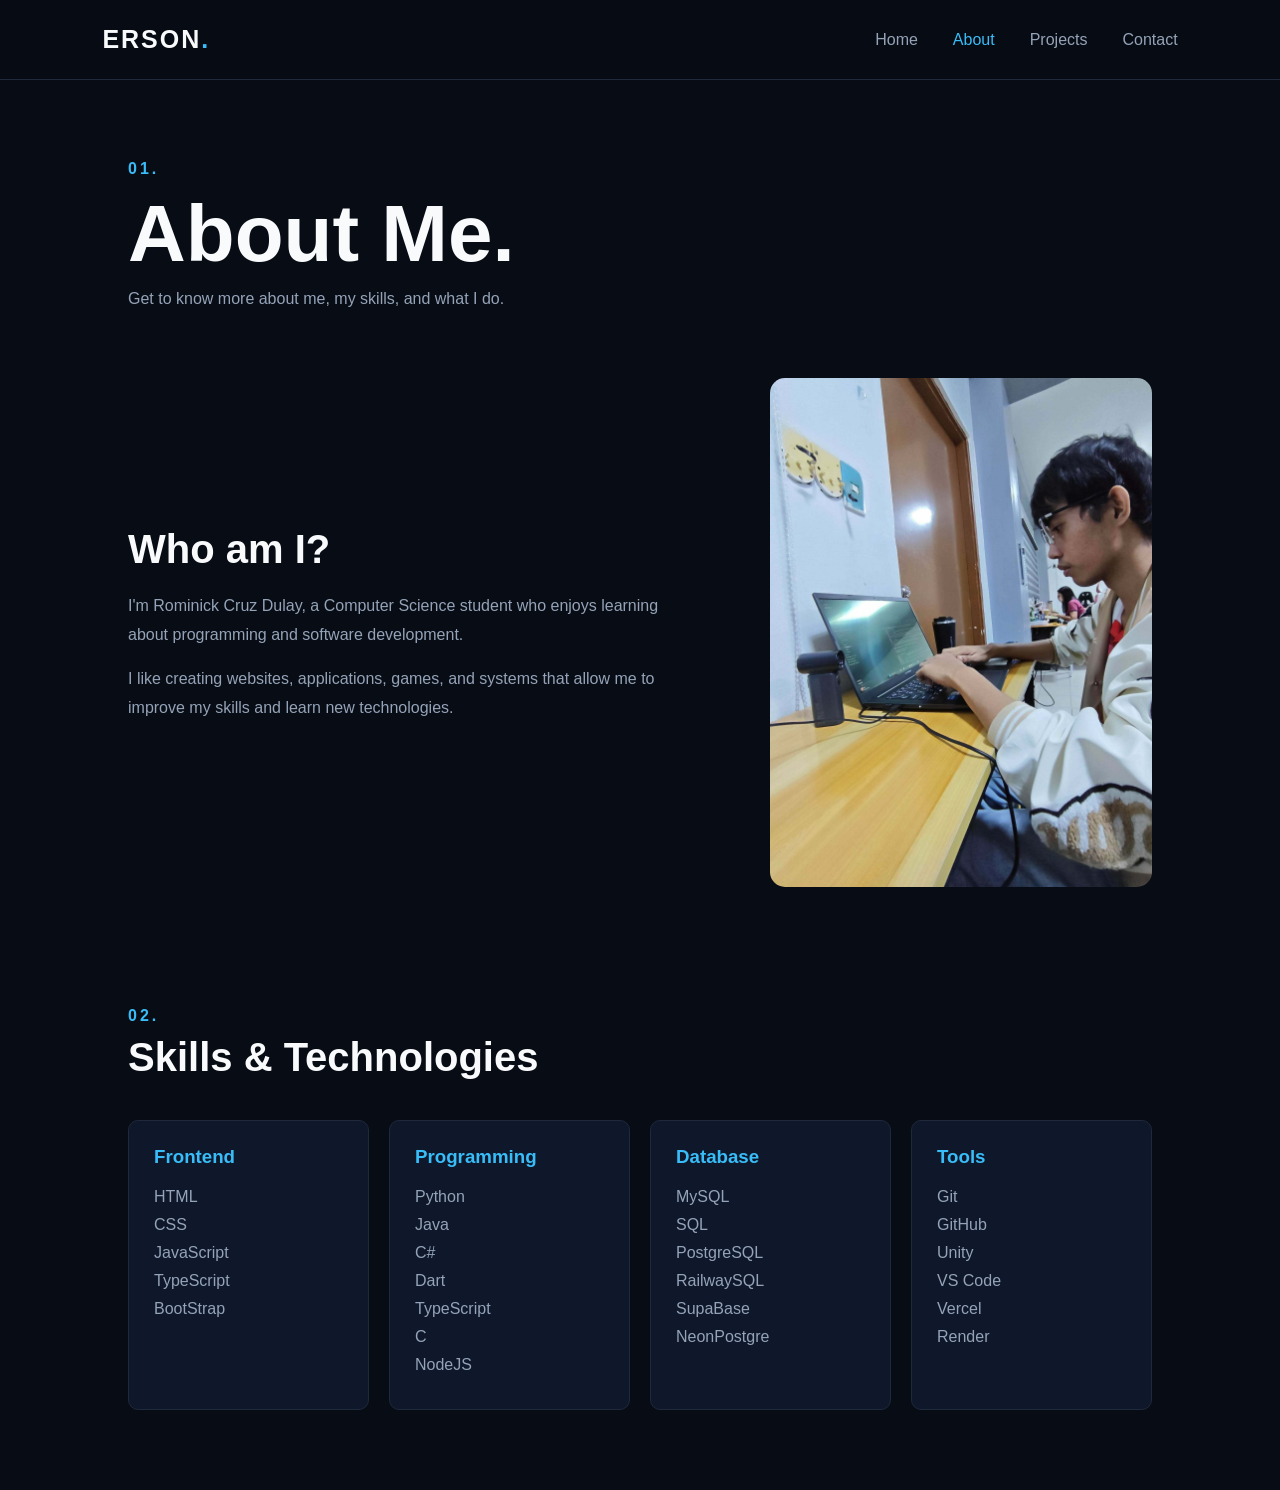
==== about.html @ fb051f6b "Initial portfolio" ====
<!DOCTYPE html>
<html lang="en">
<head>
    <meta charset="UTF-8">
    <meta name="viewport" content="width=device-width, initial-scale=1.0">

    <title>About | Erson</title>

    <link rel="stylesheet" href="style.css">
</head>

<body>

<header>

    <nav class="navbar">

        <a href="index.html" class="logo">ERSON<span>.</span></a>

        <div class="nav-links" id="navLinks">
            <a href="index.html">Home</a>
            <a href="about.html" class="active">About</a>
            <a href="projects.html">Projects</a>
            <a href="contact.html">Contact</a>
        </div>

        <button class="menu-btn" id="menuBtn">☰</button>

    </nav>

</header>


<main class="page-container">

    <section class="page-title">

        <p class="section-number">01.</p>

        <h1>About Me.</h1>

        <p>
            Get to know more about me, my skills,
            and what I do.
        </p>

    </section>


    <section class="about-content">

        <div>

            <h2>Who am I?</h2>

            <p>
                I'm Rominick Cruz Dulay, a Computer Science student who enjoys
                learning about programming and software development.
            </p>

            <p>
                I like creating websites, applications, games,
                and systems that allow me to improve my skills
                and learn new technologies.
            </p>

        </div>


        <div class="about-image">
            <img src="gumagawa.jpeg" alt="Erson">
        </div>

    </section>


    <!-- SKILLS -->
    <section class="skills">

        <p class="section-number">02.</p>

        <h2>Skills & Technologies</h2>

        <div class="skills-grid">

            <div>
                <h3>Frontend</h3>

                <p>HTML</p>
                <p>CSS</p>
                <p>JavaScript</p>
                <p>TypeScript</p>
                <p>BootStrap</p>
            </div>


            <div>
                <h3>Programming</h3>

                <p>Python</p>
                <p>Java</p>
                <p>C#</p>
                <p>Dart</p>
                <p>TypeScript</p>
                <p>C</p>
                <p>NodeJS</p>
            </div>


            <div>
                <h3>Database</h3>

                <p>MySQL</p>
                <p>SQL</p>
                <p>PostgreSQL</p>
                <p>RailwaySQL</p>
                <p>SupaBase</p>
                <p>NeonPostgre</p>
            </div>


            <div>
                <h3>Tools</h3>

                <p>Git</p>
                <p>GitHub</p>
                <p>Unity</p>
                <p>VS Code</p>
                <p>Vercel</p>
                <p>Render</p>
            </div>

        </div>

    </section>

</main>


<script src="script.js"></script>

</body>
</html>
---- style.css ----
/* =========================
   GENERAL
========================= */

* {
    margin: 0;
    padding: 0;
    box-sizing: border-box;
}

html {
    scroll-behavior: smooth;
}

body {
    font-family: Arial, sans-serif;
    background: #080c14;
    color: #f8fafc;
}

a {
    text-decoration: none;
    color: inherit;
}

img {
    width: 100%;
    display: block;
}


/* =========================
   NAVBAR
========================= */

.navbar {
    height: 80px;
    padding: 0 8%;

    display: flex;
    align-items: center;
    justify-content: space-between;

    background: rgba(8, 12, 20, 0.9);

    border-bottom: 1px solid #1e293b;

    position: sticky;
    top: 0;
    z-index: 100;
}

.logo {
    font-size: 25px;
    font-weight: bold;
    letter-spacing: 2px;
}

.logo span {
    color: #38bdf8;
}

.nav-links {
    display: flex;
    gap: 35px;
}

.nav-links a {
    color: #94a3b8;
    transition: 0.3s;
}

.nav-links a:hover,
.nav-links .active {
    color: #38bdf8;
}

.menu-btn {
    display: none;
    border: none;
    background: none;
    color: white;
    font-size: 28px;
    cursor: pointer;
}


/* =========================
   HERO
========================= */

.hero {
    min-height: calc(100vh - 80px);

    padding: 80px 10%;

    display: flex;
    justify-content: space-between;
    align-items: center;

    gap: 80px;
}

.hero-content {
    max-width: 700px;
}

.small-text,
.section-number {
    color: #38bdf8;
    font-weight: bold;
    letter-spacing: 3px;
}

.hero h1 {
    font-size: clamp(55px, 8vw, 100px);
    line-height: 0.9;
    margin: 15px 0;
}

.hero h1 span {
    display: block;
    color: transparent;
    -webkit-text-stroke: 1px #38bdf8;
}

.hero h2 {
    color: #94a3b8;
    font-size: 30px;
    margin: 25px 0;
}

.hero-description {
    max-width: 600px;

    color: #94a3b8;

    font-size: 17px;
    line-height: 1.8;
}


/* =========================
   BUTTONS
========================= */

.hero-buttons {
    display: flex;
    gap: 15px;
    margin-top: 35px;
}

.primary-btn,
.outline-btn {
    padding: 14px 25px;
    border-radius: 5px;
    font-weight: bold;

    transition: 0.3s;
}

.primary-btn {
    background: #38bdf8;
    color: #080c14;
}

.outline-btn {
    border: 1px solid #38bdf8;
    color: #38bdf8;
}

.primary-btn:hover,
.outline-btn:hover {
    transform: translateY(-4px);
}


/* =========================
   SOCIAL
========================= */

.social-links {
    display: flex;
    gap: 25px;

    margin-top: 40px;
}

.social-links a {
    color: #64748b;
}

.social-links a:hover {
    color: #38bdf8;
}


/* =========================
   PROFILE
========================= */

.profile-container {
    position: relative;

    width: 380px;
    height: 430px;

    flex-shrink: 0;
}

.profile-image {
    width: 100%;
    height: 100%;

    overflow: hidden;

    border: 1px solid #38bdf8;
    border-radius: 20px;

    position: relative;
    z-index: 2;
}

.profile-image img {
    height: 100%;
    object-fit: cover;
}

.profile-glow {
    position: absolute;

    width: 100%;
    height: 100%;

    top: 20px;
    left: 20px;

    border: 1px solid #38bdf8;
    border-radius: 20px;

    opacity: 0.4;
}


/* =========================
   HOME ABOUT
========================= */

.home-about {
    padding: 120px 10%;
    max-width: 1000px;
}

.home-about h2 {
    font-size: 45px;
    margin: 15px 0 25px;
}

.home-about p {
    color: #94a3b8;
    line-height: 1.8;
}

.home-about a {
    display: inline-block;
    margin-top: 25px;

    color: #38bdf8;
}


/* =========================
   PAGE
========================= */

.page-container {
    padding: 80px 10%;
}

.page-title {
    margin-bottom: 70px;
}

.page-title h1,
.contact h1 {
    font-size: clamp(50px, 7vw, 80px);
    margin: 10px 0;
}

.page-title > p:last-child,
.contact > p {
    color: #94a3b8;
}


/* =========================
   FEATURED / PROJECTS
========================= */

.featured {
    padding: 100px 10%;
}

.section-heading {
    display: flex;
    align-items: end;
    justify-content: space-between;

    margin-bottom: 40px;
}

.section-heading h2 {
    font-size: 40px;
}

.section-heading > a {
    color: #38bdf8;
}

.project-grid {
    display: grid;

    grid-template-columns:
        repeat(auto-fit, minmax(280px, 1fr));

    gap: 25px;
}

.project-card {
    background: #0f172a;

    border: 1px solid #1e293b;
    border-radius: 12px;

    overflow: hidden;

    transition: 0.3s;
}

.project-card:hover {
    transform: translateY(-8px);
    border-color: #38bdf8;
}

.project-image {
    height: 220px;
    overflow: hidden;
}

.project-image img {
    height: 100%;
    object-fit: cover;

    transition: 0.4s;
}

.project-card:hover .project-image img {
    transform: scale(1.05);
}

.project-info {
    padding: 25px;
}

.project-info > p:first-child {
    color: #38bdf8;

    font-size: 12px;
    letter-spacing: 2px;
}

.project-info h2,
.project-info h3 {
    margin: 12px 0;
}

.project-info > p {
    color: #94a3b8;
    line-height: 1.6;
}

.project-info > a {
    display: inline-block;

    margin-top: 20px;

    color: #38bdf8;
}


/* =========================
   TECHNOLOGY TAGS
========================= */

.tech {
    display: flex;
    flex-wrap: wrap;

    gap: 8px;

    margin-top: 20px;
}

.tech span {
    padding: 6px 10px;

    background: #172033;

    color: #94a3b8;

    border-radius: 4px;

    font-size: 12px;
}


/* =========================
   FILTER
========================= */

.filters {
    display: flex;
    flex-wrap: wrap;

    gap: 10px;

    margin-bottom: 40px;
}

.filter {
    padding: 10px 18px;

    background: #0f172a;

    color: #94a3b8;

    border: 1px solid #1e293b;
    border-radius: 5px;

    cursor: pointer;
}

.filter:hover,
.filter.active {
    color: #38bdf8;
    border-color: #38bdf8;
}


/* =========================
   ABOUT
========================= */

.about-content {
    display: grid;

    grid-template-columns: 1.5fr 1fr;

    gap: 70px;

    align-items: center;
}

.about-content h2 {
    font-size: 40px;
    margin-bottom: 20px;
}

.about-content p {
    color: #94a3b8;

    line-height: 1.8;

    margin-bottom: 15px;
}

.about-image img {
    border-radius: 15px;
}

.skills {
    margin-top: 120px;
}

.skills > h2 {
    font-size: 40px;
    margin: 10px 0 40px;
}

.skills-grid {
    display: grid;

    grid-template-columns:
        repeat(auto-fit, minmax(180px, 1fr));

    gap: 20px;
}

.skills-grid > div {
    padding: 25px;

    background: #0f172a;

    border: 1px solid #1e293b;

    border-radius: 10px;
}

.skills-grid h3 {
    color: #38bdf8;

    margin-bottom: 20px;
}

.skills-grid p {
    color: #94a3b8;

    margin: 10px 0;
}


/* =========================
   CONTACT
========================= */

.contact {
    max-width: 750px;
    margin: auto;
}

.contact form {
    margin-top: 50px;
}

.contact form > div {
    margin-bottom: 25px;
}

.contact label {
    display: block;

    margin-bottom: 8px;

    color: #94a3b8;
}

.contact input,
.contact textarea {
    width: 100%;

    padding: 15px;

    background: #0f172a;

    color: white;

    border: 1px solid #1e293b;
    border-radius: 5px;

    outline: none;
}

.contact input:focus,
.contact textarea:focus {
    border-color: #38bdf8;
}

.contact textarea {
    resize: vertical;
}

.contact button {
    padding: 14px 30px;

    background: #38bdf8;

    color: #080c14;

    border: none;
    border-radius: 5px;

    font-weight: bold;

    cursor: pointer;
}


/* =========================
   FOOTER
========================= */

footer {
    padding: 40px 8%;

    border-top: 1px solid #1e293b;

    display: flex;
    justify-content: space-between;
    align-items: center;

    color: #64748b;

    font-size: 14px;
}


/* =========================
   MOBILE
========================= */

@media (max-width: 800px) {

    .menu-btn {
        display: block;
    }

    .nav-links {
        display: none;

        position: absolute;

        top: 80px;
        left: 0;

        width: 100%;

        padding: 30px;

        flex-direction: column;
        text-align: center;

        background: #080c14;

        border-bottom: 1px solid #1e293b;
    }

    .nav-links.show {
        display: flex;
    }

    .hero {
        flex-direction: column-reverse;

        padding-top: 50px;
    }

    .profile-container {
        width: 260px;
        height: 300px;
    }

    .hero h1 {
        font-size: 55px;
    }

    .hero h2 {
        font-size: 23px;
    }

    .about-content {
        grid-template-columns: 1fr;
    }

    footer {
        flex-direction: column;

        gap: 15px;

        text-align: center;
    }
}

/* =========================
   NO PROJECT FOUND
========================= */

.no-projects {
    display: none;

    text-align: center;

    padding: 80px 20px;
}


.no-projects h2 {
    color: #f8fafc;

    font-size: 28px;

    margin-bottom: 10px;
}


.no-projects p {
    color: #94a3b8;
}
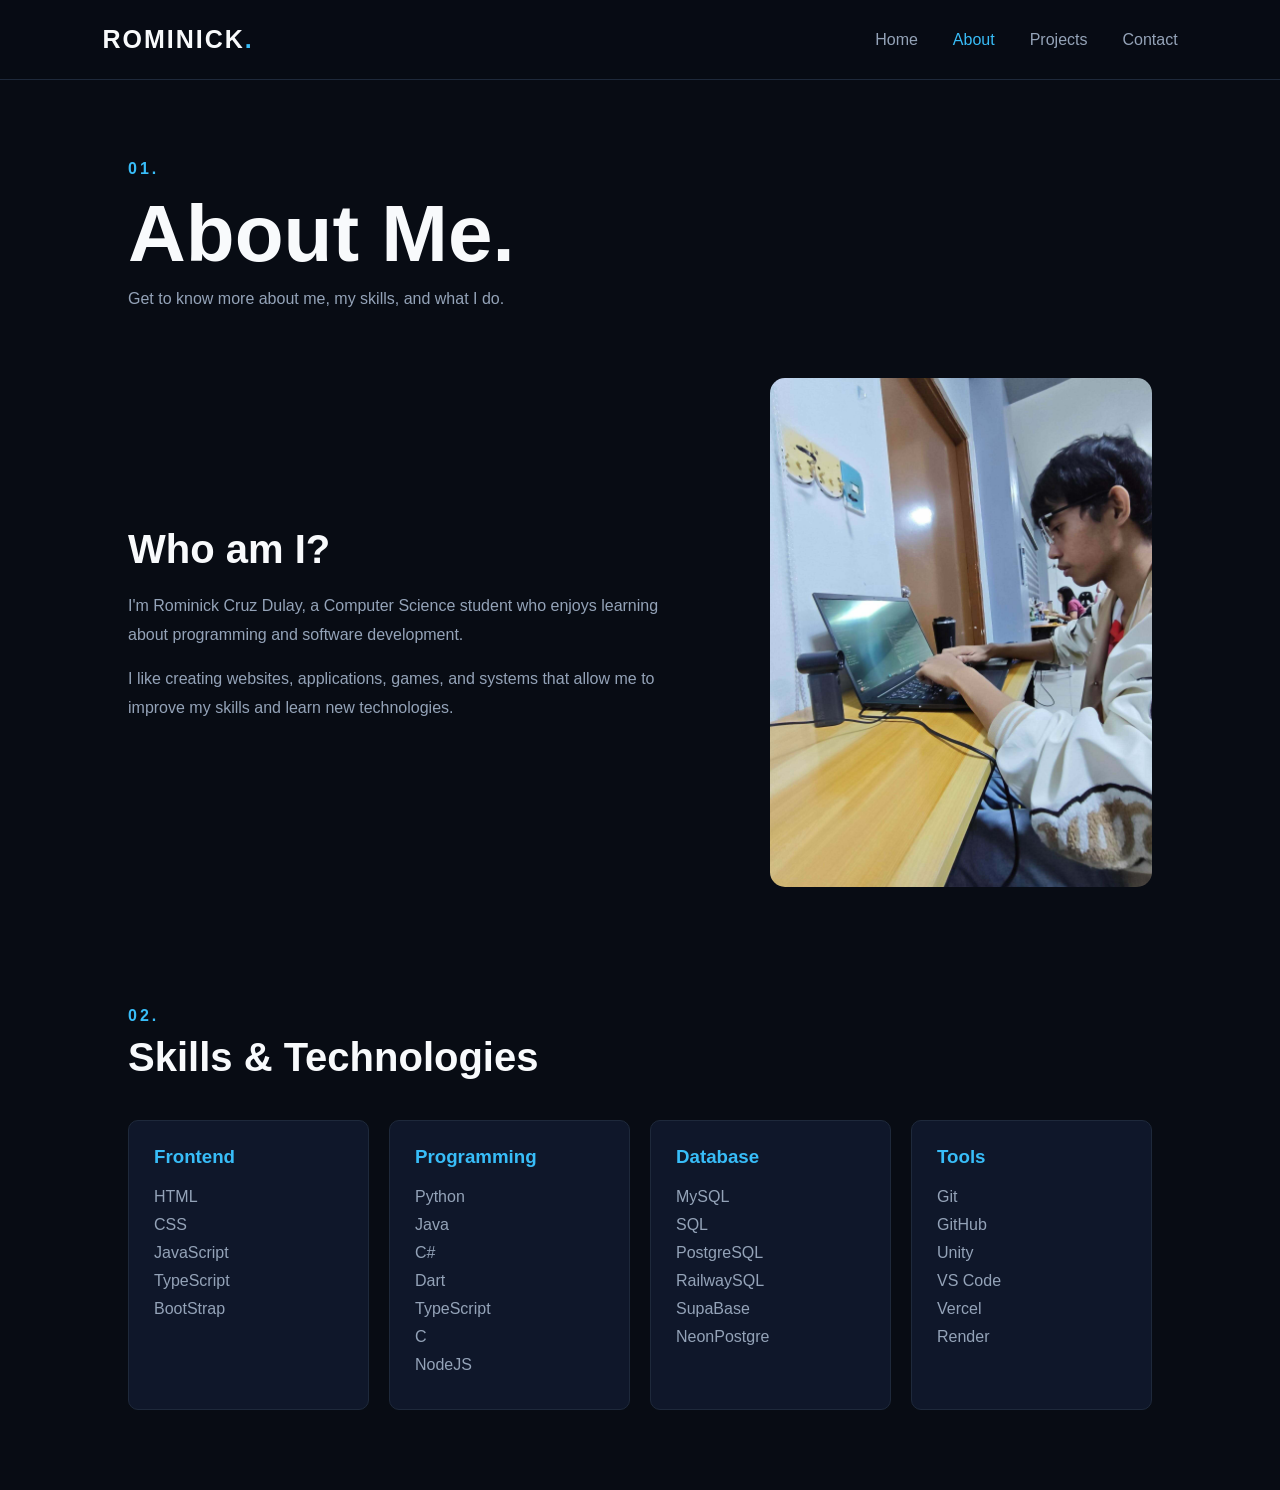
==== commit 3b4612b0: "Updates" ====
--- a/about.html
+++ b/about.html
@@ -15,7 +15,7 @@
 
     <nav class="navbar">
 
-        <a href="index.html" class="logo">ERSON<span>.</span></a>
+        <a href="index.html" class="logo">ROMINICK<span>.</span></a>
 
         <div class="nav-links" id="navLinks">
             <a href="index.html">Home</a>
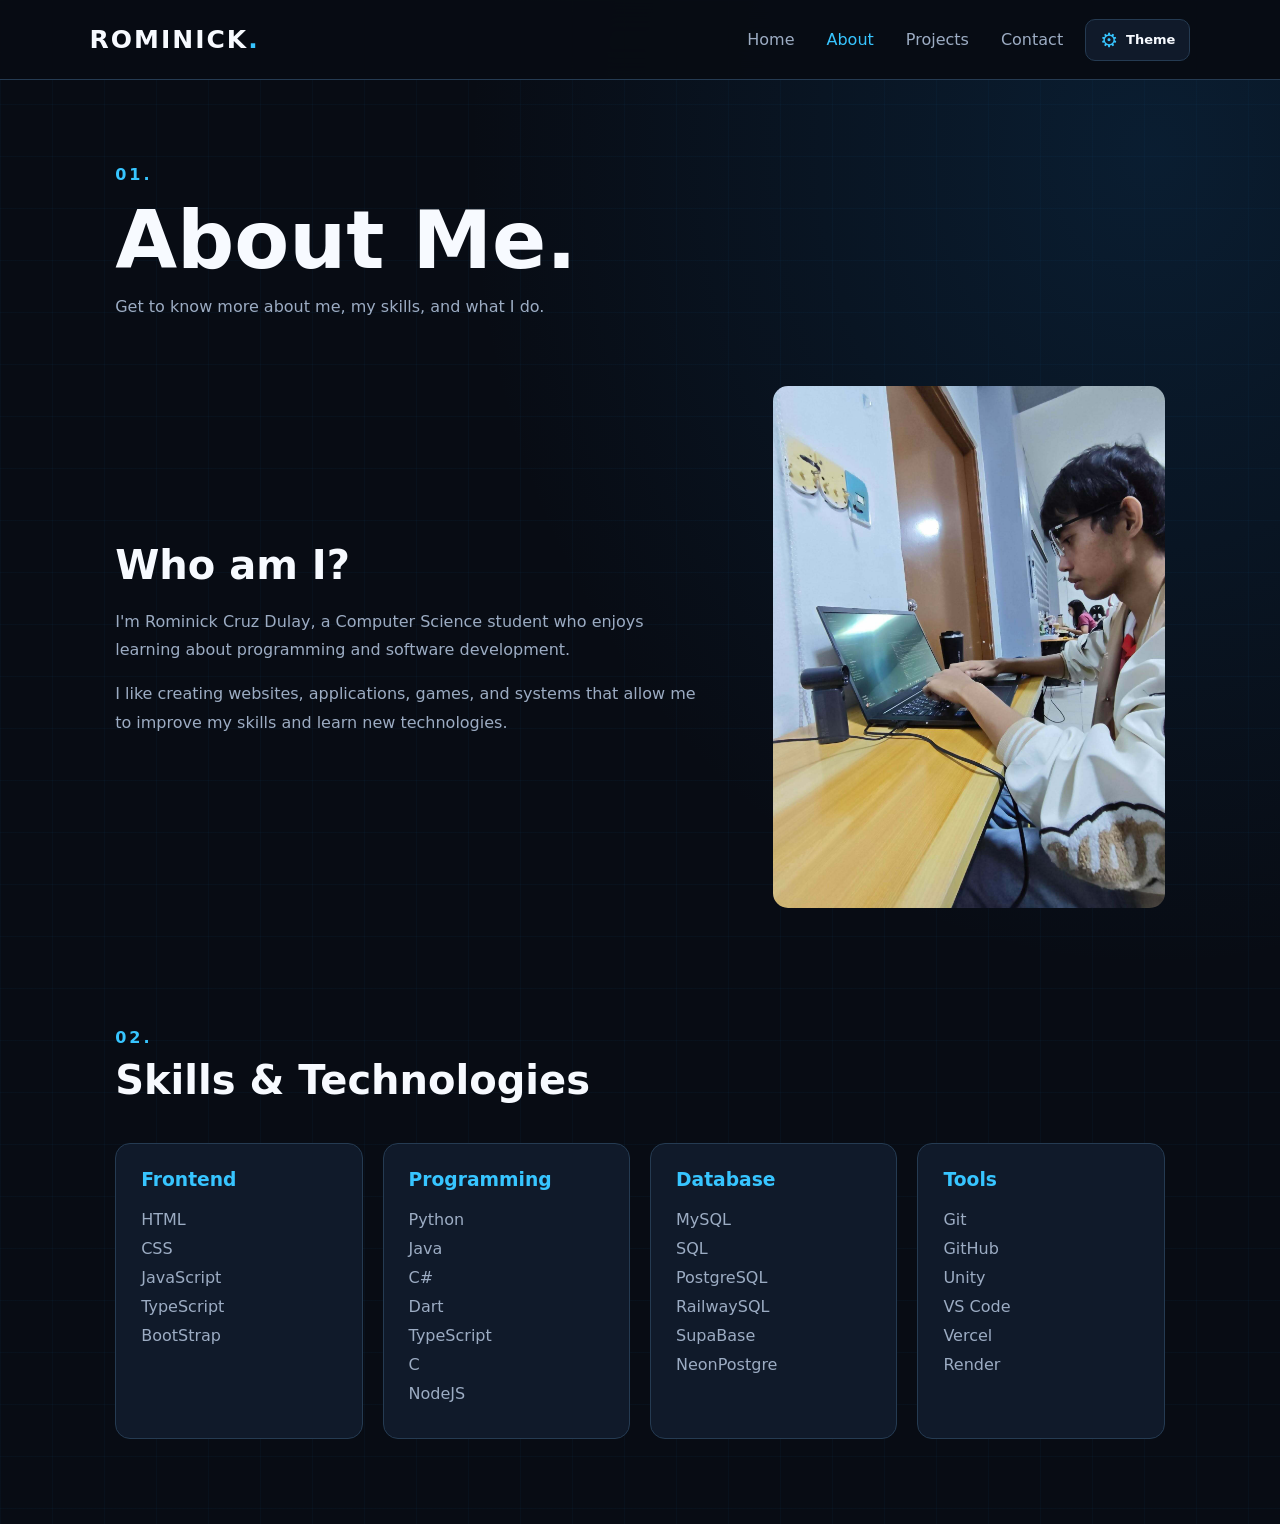
==== commit 75983438: "Restore original profile design" ====
--- a/about.html
+++ b/about.html
@@ -4,9 +4,11 @@
     <meta charset="UTF-8">
     <meta name="viewport" content="width=device-width, initial-scale=1.0">
 
-    <title>About | Erson</title>
+    <title>About | ROMINICK</title>
 
+    <script src="theme-init.js"></script>
     <link rel="stylesheet" href="style.css">
+    <link rel="stylesheet" href="themes.css">
 </head>
 
 <body>
@@ -138,6 +140,7 @@
 
 
 <script src="script.js"></script>
+    <script src="themes.js"></script>
 
 </body>
 </html>
--- a/themes.css
+++ b/themes.css
@@ -0,0 +1,359 @@
+/*
+ Rominick Portfolio — Five visually distinct theme designs.
+ Loaded AFTER style.css, so all existing pages and features remain intact.
+ Default cyber. Other themes: minimal, bento, terminal, creative.
+*/
+:root,
+html[data-portfolio-theme="cyber"] {
+  --page: #080c14;
+  --panel: #101a2a;
+  --panel-2: #152338;
+  --ink: #f7faff;
+  --muted: #9cacc3;
+  --accent: #37c5ff;
+  --accent-text: #06121e;
+  --border: #253b52;
+  --radius: 15px;
+  --nav-bg: rgba(8, 12, 20, .94);
+  --font: Inter, ui-sans-serif, system-ui, -apple-system, "Segoe UI", sans-serif;
+  --shadow: 0 14px 45px rgba(0,0,0,.22);
+}
+html[data-portfolio-theme="minimal"] {
+  --page: #f7f6f2; --panel: #ffffff; --panel-2: #f0f0eb;
+  --ink: #14243a; --muted: #607083; --accent: #1d3e69;
+  --accent-text: white; --border: #dfe4e8; --radius: 5px;
+  --nav-bg: rgba(250,250,247,.96); --shadow: 0 12px 40px rgba(21,40,65,.07);
+  --font: "Segoe UI", Arial, sans-serif;
+}
+html[data-portfolio-theme="bento"] {
+  --page: #0e1425; --panel: #182440; --panel-2: #222d4d;
+  --ink: #eff2ff; --muted: #aebad8; --accent: #8d9eff;
+  --accent-text: #0a1024; --border: #2d3d60; --radius: 22px;
+  --nav-bg: rgba(14,20,37,.96); --shadow: 0 16px 45px rgba(0,0,0,.25);
+  --font: Inter, ui-sans-serif, system-ui, sans-serif;
+}
+html[data-portfolio-theme="terminal"] {
+  --page: #030b08; --panel: #071610; --panel-2: #0a2418;
+  --ink: #d1ffe5; --muted: #7bad8d; --accent: #55ed98;
+  --accent-text: #021009; --border: #246e48; --radius: 2px;
+  --nav-bg: rgba(3,11,8,.96); --shadow: 0 12px 50px rgba(13,255,132,.035);
+  --font: "Cascadia Code", Consolas, "Courier New", monospace;
+}
+html[data-portfolio-theme="creative"] {
+  --page: #0d1027; --panel: #151c41; --panel-2: #24265a;
+  --ink: #ffffff; --muted: #b6bbdc; --accent: #50d9ff;
+  --accent-text: #091022; --border: #3a4276; --radius: 17px;
+  --nav-bg: rgba(13,16,39,.96); --shadow: 0 20px 54px rgba(24,7,80,.33);
+  --font: Inter, ui-sans-serif, system-ui, sans-serif;
+}
+
+/* Shared readable layout + accessible design tokens */
+html { scroll-behavior: smooth; }
+body { background: var(--page); color: var(--ink); font-family: var(--font); transition: color .2s, background-color .2s; }
+a { color: inherit; }
+.navbar { background: var(--nav-bg); border-bottom: 1px solid var(--border); padding: 0 7%; gap: 22px; backdrop-filter: blur(18px); }
+.logo { color: var(--ink); flex-shrink: 0; }
+.logo span, .small-text, .section-number { color: var(--accent); }
+.nav-links { margin-left: auto; gap: clamp(14px,2.5vw,35px); }
+.nav-links a { color: var(--muted); }
+.nav-links a:hover, .nav-links .active, .social-links a:hover { color: var(--accent); }
+.menu-btn { color: var(--ink); }
+.hero { min-height: min(790px, calc(100vh - 80px)); padding: 80px 8%; gap: 5%; }
+.hero-content { min-width: 0; flex: 1 1 auto; position: relative; z-index: 2; }
+.hero h1 { font-size: clamp(3.5rem,7.1vw,6.9rem); line-height: 1; letter-spacing: -.055em; overflow-wrap: anywhere; }
+.hero h1 span { -webkit-text-stroke: 1.5px var(--accent); }
+.hero h2 { color: var(--muted); font-size: clamp(1.3rem,2.2vw,2rem); }
+.hero-description, .home-about p, .about-content p, .contact > p,
+.page-title > p:last-child, .project-info > p, .project-info > p:not(:first-child),
+.skills-grid p { color: var(--muted); }
+.primary-btn { background: var(--accent); color: var(--accent-text); border: 1px solid var(--accent); }
+.outline-btn { border: 1px solid var(--accent); color: var(--accent); }
+.primary-btn,.outline-btn { border-radius: calc(var(--radius) / 1.8); }
+.primary-btn:hover,.outline-btn:hover { box-shadow: 0 11px 34px color-mix(in srgb,var(--accent) 22%,transparent); }
+.social-links a { color: var(--muted); }
+.profile-container { width: min(34vw,390px); height: 440px; filter: drop-shadow(0 19px 40px rgba(0,0,0,.18)); }
+.profile-image { border: 1px solid var(--accent); border-radius: var(--radius); background: var(--panel-2); }
+.profile-glow { border: 1px solid var(--accent); border-radius: var(--radius); }
+.home-about { max-width: none; padding: 95px 9%; }
+.home-about h2 { color: var(--ink); }
+.home-about a, .section-heading > a, .project-info > a { color: var(--accent); }
+.featured { padding: 90px 9% 120px; }
+.page-container { padding: 85px 9%; min-height: calc(100vh - 180px); }
+.project-card { background: var(--panel); border: 1px solid var(--border); border-radius: var(--radius); box-shadow: var(--shadow); }
+.project-card:hover { border-color: var(--accent); }
+.project-info > p:first-child { color: var(--accent); }
+.project-info > p:not(:first-child) { color: var(--muted); }
+.tech span { background: var(--panel-2); color: var(--muted); border: 1px solid var(--border); border-radius: 6px; }
+.filter { background: var(--panel); border: 1px solid var(--border); color: var(--muted); border-radius: calc(var(--radius) / 1.6); }
+.filter:hover,.filter.active { border-color: var(--accent); color: var(--accent); }
+.skills-grid > div { background: var(--panel); border-color: var(--border); border-radius: var(--radius); }
+.skills-grid h3 { color: var(--accent); }
+.skills-grid p { color: var(--muted); }
+.about-image img { border-radius: var(--radius); }
+.contact input, .contact textarea { background: var(--panel); color: var(--ink); border-color: var(--border); border-radius: calc(var(--radius) / 2); }
+.contact input:focus,.contact textarea:focus { border-color: var(--accent); }
+.contact button { background: var(--accent); color: var(--accent-text); border-radius: calc(var(--radius) / 2); }
+footer { border-top-color: var(--border); color: var(--muted); }
+.no-projects h2 { color: var(--ink); }
+.no-projects p { color: var(--muted); }
+
+/* Settings control is added automatically to every navbar by themes.js. */
+.theme-picker { position: relative; z-index: 250; flex-shrink: 0; }
+.theme-picker-trigger { display: inline-flex; align-items: center; justify-content: center; gap: 8px; padding: 10px 14px; border: 1px solid var(--border); background: var(--panel); color: var(--ink); cursor: pointer; border-radius: 10px; font: 600 13px var(--font); white-space: nowrap; }
+.theme-picker-trigger:hover,.theme-picker-trigger[aria-expanded="true"] { border-color: var(--accent); }
+.theme-picker-icon { font-size: 20px; line-height: 1; color: var(--accent); }
+.theme-picker-panel { position: absolute; top: calc(100% + 15px); right: 0; width: min(350px, calc(100vw - 24px)); padding: 15px; border: 1px solid var(--border); border-radius: 16px; background: var(--panel); color: var(--ink); box-shadow: 0 24px 80px rgba(0,0,0,.4); }
+.theme-picker-panel[hidden] { display: none !important; }
+.theme-picker-heading { display: flex; align-items: flex-start; justify-content: space-between; padding: 3px 3px 13px; }
+.theme-picker-heading strong { display: block; font-size: 17px; }
+.theme-picker-heading small { display: block; margin-top: 4px; color: var(--muted); font-size: 12px; }
+.theme-picker-close { padding: 0 5px; border: 0; background: transparent; color: var(--muted); font: 24px/1 var(--font); cursor: pointer; }
+.theme-picker-options { display: grid; gap: 8px; }
+.theme-picker-option { display: flex; align-items: center; gap: 11px; width: 100%; text-align: left; padding: 9px; border-radius: 11px; border: 1px solid var(--border); background: var(--page); color: var(--ink); cursor: pointer; }
+.theme-picker-option:hover,.theme-picker-option[aria-pressed="true"] { border-color: var(--accent); }
+.theme-swatch { width: 59px; height: 42px; display: flex; flex-direction: column; justify-content: flex-end; padding: 6px; gap: 4px; border-radius: 6px; background: var(--swatch-bg); border: 1px solid rgba(150,150,150,.2); }
+.theme-swatch i { display: block; height: 4px; border-radius: 5px; background: var(--swatch-accent); }
+.theme-swatch i:nth-child(1) { width: 25px; }
+.theme-swatch i:nth-child(2) { width: 41px; opacity: .7; }
+.theme-swatch i:nth-child(3) { width: 31px; opacity: .5; }
+.theme-option-label { flex: 1; min-width: 0; }
+.theme-option-label strong,.theme-option-label small { display: block; }
+.theme-option-label strong { font-size: 12px; }
+.theme-option-label small { margin-top: 3px; color: var(--muted); font-size: 11px; }
+.theme-option-check { color: var(--accent); visibility: hidden; font-weight: 800; }
+.theme-picker-option[aria-pressed="true"] .theme-option-check { visibility: visible; }
+.theme-picker-note { margin: 13px 3px 2px; color: var(--muted); font-size: 11px; }
+:where(a,button,input,textarea):focus-visible { outline: 3px solid var(--accent); outline-offset: 3px; }
+
+/* 1. CYBER BLUE — neon atmosphere, angular project cards */
+html[data-portfolio-theme="cyber"] body {
+  background-image: radial-gradient(ellipse at 90% 10%,rgba(16,85,142,.24),transparent 42%),
+   linear-gradient(rgba(22,78,130,.08) 1px,transparent 1px),
+   linear-gradient(90deg,rgba(22,78,130,.08) 1px,transparent 1px);
+  background-size: auto, 52px 52px, 52px 52px;
+}
+html[data-portfolio-theme="cyber"] .hero { position: relative; }
+html[data-portfolio-theme="cyber"] .hero::before { content:""; position:absolute; right:7%; top:17%; width:330px; height:330px; background:rgba(18,139,255,.13); border-radius:50%; filter:blur(85px); pointer-events:none; }
+html[data-portfolio-theme="cyber"] .profile-image { box-shadow: 0 0 29px rgba(34,193,250,.17); }
+html[data-portfolio-theme="cyber"] .project-card:hover { box-shadow: 0 10px 38px rgba(20,173,255,.13); }
+
+/* 2. MINIMAL LUXURY — editorial headings, open space, calm bright cards */
+html[data-portfolio-theme="minimal"] .hero { gap: 5%; padding-top: 72px; }
+html[data-portfolio-theme="minimal"] .hero h1,
+html[data-portfolio-theme="minimal"] .page-title h1,
+html[data-portfolio-theme="minimal"] .home-about h2,
+html[data-portfolio-theme="minimal"] .section-heading h2,
+html[data-portfolio-theme="minimal"] .contact h1 { font-family: Georgia, "Times New Roman", serif; font-weight: 500; letter-spacing: -.06em; }
+html[data-portfolio-theme="minimal"] .hero h1 { font-size: clamp(3.9rem,7.4vw,7.3rem); }
+html[data-portfolio-theme="minimal"] .hero h1 span { color: var(--accent); -webkit-text-stroke: 0; }
+html[data-portfolio-theme="minimal"] .small-text,
+html[data-portfolio-theme="minimal"] .section-number { letter-spacing: .14em; }
+html[data-portfolio-theme="minimal"] .profile-image { border-radius: 46% 46% 12px 12px; border: 0; background:#e0e8ef; overflow:hidden; }
+html[data-portfolio-theme="minimal"] .profile-glow { border-radius:46% 46% 12px 12px; border-color:#abc2d5; }
+html[data-portfolio-theme="minimal"] .project-card { box-shadow: var(--shadow); }
+html[data-portfolio-theme="minimal"] .tech span { background: #f5f6f8; }
+html[data-portfolio-theme="minimal"] .primary-btn { background:var(--ink); border-color:var(--ink); }
+
+/* 3. BENTO GRID — multi-size information cards */
+html[data-portfolio-theme="bento"] body { background-image:radial-gradient(circle at 90% 12%,rgba(105,110,255,.12),transparent 32%); }
+html[data-portfolio-theme="bento"] .hero { display:grid; grid-template-columns:minmax(0,1.2fr) minmax(240px,.8fr); gap:18px; max-width:1480px; margin:auto; padding:55px 7% 35px; min-height:635px; }
+html[data-portfolio-theme="bento"] .hero-content { background:linear-gradient(140deg,#1c2d65,var(--panel)); border:1px solid #384d83; padding:clamp(24px,4vw,58px); border-radius:var(--radius); height:100%; display:flex; flex-direction:column; justify-content:center; }
+html[data-portfolio-theme="bento"] .hero h1 { font-size:clamp(3rem,5.3vw,5.8rem); }
+html[data-portfolio-theme="bento"] .hero h1 span { color:#add4ff; -webkit-text-stroke:0; }
+html[data-portfolio-theme="bento"] .hero-buttons { flex-wrap:wrap; }
+html[data-portfolio-theme="bento"] .profile-container { width:100%; height:100%; min-height:440px; }
+html[data-portfolio-theme="bento"] .profile-image { border-radius:var(--radius); background:linear-gradient(150deg,#e1e8f4,#a9b7d2); }
+html[data-portfolio-theme="bento"] .profile-glow { display:none; }
+html[data-portfolio-theme="bento"] .home-about { max-width:1250px; margin:16px auto 35px; padding:40px 50px; background:var(--panel); border:1px solid var(--border); border-radius:var(--radius); }
+html[data-portfolio-theme="bento"] .featured { max-width:1450px; margin:auto; padding-top:38px; }
+html[data-portfolio-theme="bento"] .featured .project-card:first-child { grid-column:span 2; display:grid; grid-template-columns:1fr 1fr; }
+html[data-portfolio-theme="bento"] .featured .project-card:first-child .project-image { height:100%; min-height:260px; }
+html[data-portfolio-theme="bento"] .project-card { box-shadow:none; }
+
+/* 4. TERMINAL — command-line feel, green monitor grid, square edges */
+html[data-portfolio-theme="terminal"] body { background-image:linear-gradient(rgba(60,180,100,.055) 1px,transparent 1px),linear-gradient(90deg,rgba(60,180,100,.055) 1px,transparent 1px); background-size:38px 38px; }
+html[data-portfolio-theme="terminal"] .navbar { border-bottom-color:#2a8e57; }
+html[data-portfolio-theme="terminal"] .logo::before { content: '> '; color:var(--accent); }
+html[data-portfolio-theme="terminal"] .hero { padding-top:85px; }
+html[data-portfolio-theme="terminal"] .hero-content::before { content:'> whoami'; display:block; margin-bottom:24px; color:var(--accent); letter-spacing:.03em; }
+html[data-portfolio-theme="terminal"] .hero h1 { font-size:clamp(3.1rem,6.1vw,6.7rem); letter-spacing:-.07em; }
+html[data-portfolio-theme="terminal"] .hero h1 span { color:var(--accent); -webkit-text-stroke:0; }
+html[data-portfolio-theme="terminal"] .hero h2::before { content:'// '; color:var(--accent); }
+html[data-portfolio-theme="terminal"] .profile-image { border-radius:1px; border:1px solid var(--accent); filter:grayscale(.4); }
+html[data-portfolio-theme="terminal"] .profile-glow { border-radius:1px; }
+html[data-portfolio-theme="terminal"] .project-card { border-style:dashed; }
+html[data-portfolio-theme="terminal"] .project-info > a::before,
+html[data-portfolio-theme="terminal"] .home-about a::before { content:'> '; }
+html[data-portfolio-theme="terminal"] .small-text { text-transform:lowercase; }
+html[data-portfolio-theme="terminal"] .page-title h1::before { content:'> '; color:var(--accent); }
+html[data-portfolio-theme="terminal"] .contact button { text-transform:uppercase; }
+
+/* 5. CREATIVE BOLD — vivid editorial composition, asymmetric accents */
+html[data-portfolio-theme="creative"] body { background-image: radial-gradient(ellipse at 85% 18%,rgba(102,54,255,.27),transparent 39%),radial-gradient(ellipse at 10% 80%,rgba(10,189,238,.08),transparent 42%); }
+html[data-portfolio-theme="creative"] .logo span { color:#ba88ff; }
+html[data-portfolio-theme="creative"] .hero { position:relative; padding-top:80px; }
+html[data-portfolio-theme="creative"] .hero h1 { font-size:clamp(3.8rem,7.8vw,7.4rem); font-weight:900; text-transform:uppercase; transform:rotate(-2deg); transform-origin:left center; line-height:.93; }
+html[data-portfolio-theme="creative"] .hero h1 span { color:#56d9ff; -webkit-text-stroke:0; text-shadow:5px 6px 0 rgba(135,56,255,.45); }
+html[data-portfolio-theme="creative"] .small-text { color:#c99bff; }
+html[data-portfolio-theme="creative"] .profile-container { transform:rotate(3deg); }
+html[data-portfolio-theme="creative"] .profile-image { border:3px solid #55dfff; box-shadow:-22px 22px 0 rgba(108,56,238,.7); }
+html[data-portfolio-theme="creative"] .profile-glow { border-color:#b07fff; transform:translate(0,12px); }
+html[data-portfolio-theme="creative"] .primary-btn { box-shadow: 6px 6px 0 #7e52fa; }
+html[data-portfolio-theme="creative"] .outline-btn { border-color:#aa8bff; color:#d4bbff; }
+html[data-portfolio-theme="creative"] .home-about h2 { background:linear-gradient(90deg,#56d9ff,#b080ff); background-clip:text; -webkit-background-clip:text; color:transparent; }
+html[data-portfolio-theme="creative"] .project-card:nth-child(3n+1) { border-top:3px solid #50d9ff; }
+html[data-portfolio-theme="creative"] .project-card:nth-child(3n+2) { border-top:3px solid #a87dff; }
+html[data-portfolio-theme="creative"] .project-card:nth-child(3n) { border-top:3px solid #f57ab9; }
+
+/* Responsive: keep switching controls reachable on every page. */
+@media(max-width:1100px) {
+  .navbar { padding:0 5%; gap:12px; }
+  .nav-links { gap:14px; }
+  .nav-links a { font-size:14px; }
+  .hero { gap:4%; padding:70px 6%; }
+  .profile-container { width:min(36vw,350px); height:405px; }
+}
+@media(max-width:800px) {
+  .navbar { padding:0 5%; justify-content:space-between; }
+  .nav-links { margin-left:0; background:var(--nav-bg); border-bottom:1px solid var(--border); z-index:110; }
+  .menu-btn { display:block; flex-shrink:0; }
+  .theme-picker { margin-left:auto; }
+  .hero,
+  html[data-portfolio-theme="bento"] .hero { display:flex; flex-direction:column-reverse; min-height:initial; align-items:stretch; padding:45px 6% 70px; gap:48px; }
+  .hero-content { max-width:none; width:100%; }
+  .hero h1,html[data-portfolio-theme="minimal"] .hero h1,
+  html[data-portfolio-theme="terminal"] .hero h1,
+  html[data-portfolio-theme="creative"] .hero h1 { font-size:clamp(3.4rem,11vw,5.5rem); }
+  .profile-container,html[data-portfolio-theme="bento"] .profile-container { width:min(72vw,340px); height:380px; min-height:0; margin:auto; }
+  html[data-portfolio-theme="bento"] .hero-content { padding:34px 24px; }
+  html[data-portfolio-theme="bento"] .hero { gap:20px; }
+  html[data-portfolio-theme="bento"] .featured .project-card:first-child { grid-column:auto; display:block; }
+  html[data-portfolio-theme="bento"] .featured .project-card:first-child .project-image { height:220px; min-height:0; }
+  html[data-portfolio-theme="bento"] .home-about { margin:12px 5%; padding:35px 24px; }
+  .page-container,.featured,.home-about { padding-left:6%; padding-right:6%; }
+}
+@media(max-width:480px) {
+  .logo { font-size:20px; }
+  .theme-picker-trigger { padding:9px 11px; }
+  .theme-picker-trigger span:last-child { display:none; }
+  .profile-container,html[data-portfolio-theme="bento"] .profile-container { height:300px; width:min(76vw,280px); }
+  .hero h1,html[data-portfolio-theme="minimal"] .hero h1,
+  html[data-portfolio-theme="terminal"] .hero h1,
+  html[data-portfolio-theme="creative"] .hero h1 { font-size:clamp(2.6rem,11vw,4rem); }
+  .hero-buttons { flex-wrap:wrap; }
+  .hero h2 { font-size:1.35rem; }
+  .home-about h2 { font-size:2.2rem; }
+  .section-heading h2 { font-size:2rem; }
+  .section-heading { align-items:center; gap:16px; }
+}
+@media(prefers-reduced-motion:reduce) {
+  html { scroll-behavior:auto; }
+  *,*::before,*::after { animation-duration:.01ms !important; transition-duration:.01ms !important; }
+}
+
+
+/* ===========================================================
+   PROFILE POP-OUT & RESPONSIVE PROJECT CARD REPAIR — V2
+   These rules intentionally follow all five theme designs.
+   =========================================================== */
+
+/* Equal-sized cards: no oversized first card in Bento mode. */
+.featured .project-grid,
+.page-container .project-grid {
+  display: grid;
+  grid-template-columns: repeat(3, minmax(0, 1fr));
+  align-items: stretch;
+  gap: 24px;
+}
+.project-grid > .project-card,
+html[data-portfolio-theme="bento"] .featured .project-card:first-child {
+  grid-column: auto;
+  grid-row: auto;
+  display: flex;
+  flex-direction: column;
+  height: 100%;
+  min-width: 0;
+  width: 100%;
+  overflow: hidden;
+  background: var(--panel);
+  border: 1px solid var(--border);
+  border-radius: var(--radius);
+}
+.project-grid > .project-card .project-image,
+html[data-portfolio-theme="bento"] .featured .project-card:first-child .project-image {
+  width: 100%;
+  height: 210px;
+  min-height: 0;
+  flex: 0 0 210px;
+  overflow: hidden;
+  background: var(--panel-2);
+}
+.project-grid > .project-card .project-image img {
+  display: block;
+  width: 100%;
+  height: 100%;
+  object-fit: cover;
+  object-position: center top;
+}
+.project-grid > .project-card .project-info {
+  display: flex;
+  flex-direction: column;
+  flex: 1;
+  min-width: 0;
+  width: 100%;
+  padding: 23px;
+}
+.project-grid > .project-card .project-info > p:first-child {
+  color: var(--accent);
+  font-size: 11px;
+  letter-spacing: .13em;
+  line-height: 1.5;
+}
+.project-grid > .project-card .project-info > p:not(:first-child) {
+  color: var(--muted);
+  line-height: 1.65;
+}
+.project-grid > .project-card .project-info > h2,
+.project-grid > .project-card .project-info > h3 {
+  color: var(--ink);
+  font-size: clamp(1.05rem, 1.55vw, 1.4rem);
+  line-height: 1.32;
+  overflow-wrap: anywhere;
+}
+.project-grid > .project-card .project-info .tech {
+  margin-top: auto;
+  padding-top: 20px;
+  margin-bottom: 8px;
+}
+.project-grid > .project-card .project-info > a,
+.project-grid > .project-card .project-info .project-links {
+  margin-top: 12px;
+  color: var(--accent);
+}
+.project-grid > .project-card .project-info .project-links {
+  display: flex;
+  flex-wrap: wrap;
+  gap: 12px;
+}
+.project-grid > .project-card .project-info .project-links a {
+  color: var(--accent);
+}
+
+/* Responsive card grid correction (retained from the last patch). */
+@media (max-width: 1120px) {
+  .featured .project-grid,
+  .page-container .project-grid {
+    grid-template-columns: repeat(2, minmax(0, 1fr));
+  }
+}
+@media (max-width: 700px) {
+  .featured .project-grid,
+  .page-container .project-grid {
+    grid-template-columns: minmax(0, 1fr);
+  }
+  .project-grid > .project-card .project-image,
+  html[data-portfolio-theme="bento"] .featured .project-card:first-child .project-image {
+    height: 230px;
+    flex-basis: 230px;
+  }
+}
